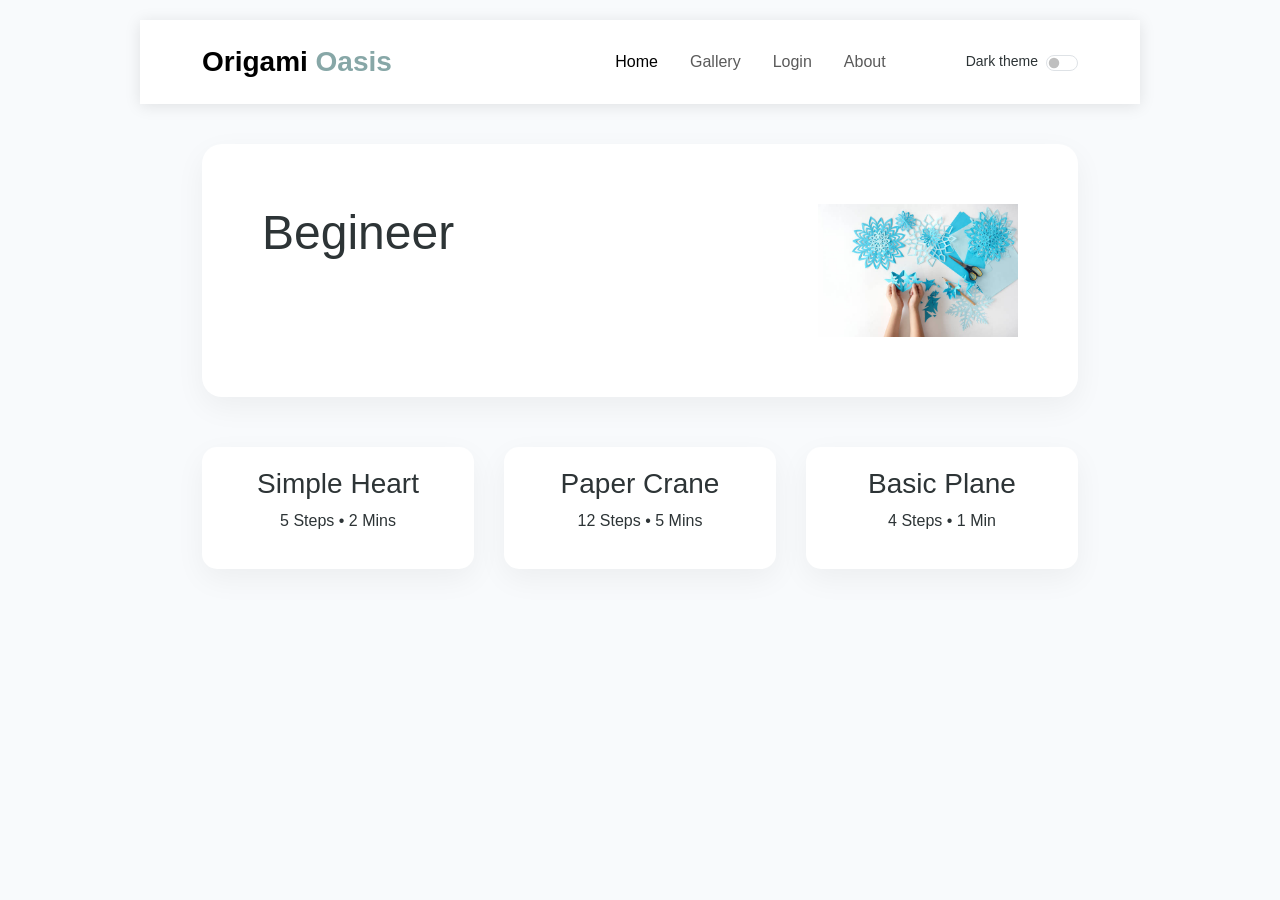
==== beginner.html @ 1a735192 "Project files" ====
<!DOCTYPE html>
<html>

<head>
<title>docs</title>

    <link href="https://cdn.jsdelivr.net/npm/bootstrap@5.3.2/dist/css/bootstrap.min.css" rel="stylesheet">
    <link rel="stylesheet" href="https://cdnjs.cloudflare.com/ajax/libs/font-awesome/6.0.0/css/all.min.css">
<link rel="stylesheet" href="style.css">

<style>
:root {
    --bg-color: #f8fafc;
    --text-dark: #2d3436;
    --accent-teal: #87a7a7;
    --card-bg: #ffffff;
    --shadow: 0 10px 30px rgba(0,0,0,0.05);
}

body{
    font-family:'Segoe UI',Tahoma,Geneva,Verdana,sans-serif;
    background-color:var(--bg-color);
    margin:0;
    padding:20px;
}

nav{
    display:flex;
    justify-content:space-between;
    align-items:center;
    max-width:1000px;
    margin:0 auto 40px;
}

.logo{
    font-weight:bold;
    font-size:1.5rem;
}

.logo span{
    color:var(--accent-teal);
}

.nav-links a{
    margin-left:20px;
    text-decoration:none;
    color:#636e72;
}

.container{
    max-width:900px;
    margin:auto;
}

.hero-card{
    background:white;
    border-radius:20px;
    padding:60px;
    box-shadow:var(--shadow);
    display:flex;
    justify-content:space-between;
    margin-bottom:50px;
}

.hero-text h1{
    font-size:3rem;
    margin:0;
}

.hero-text p{
    color:var(--accent-teal);
    font-size:2.5rem;
    margin:0;
}

.grid{
    display:grid;
    grid-template-columns:repeat(auto-fit,minmax(250px,1fr));
    gap:30px;
}

.project-card{
    background:white;
    padding:20px;
    border-radius:15px;
    text-align:center;
    box-shadow:var(--shadow);
    cursor:pointer;
}

.project-card:hover{
    transform:translateY(-5px);
}


.popup{
    display:none;
    position:fixed;
    top:0;
    left:0;
    width:100%;
    height:100%;
    background:rgba(0,0,0,0.7);
   gap: 22px;
    align-items:center;
}

.popup img{
    width:462px;
    height: 200px;
    border-radius:10px;
}
#box1{
            margin-top: 30px;
        }
</style>
</head>

<body>


    <nav class="navbar navbar-expand-lg navbar-custom py-3">
        <div class="container">
            <a class="navbar-brand fw-bold fs-3" href="origami.html">
                Origami <span style="color: var(--accent-teal);">Oasis</span>
            </a>
            
            <button class="navbar-toggler" type="button" data-bs-toggle="collapse" data-bs-target="#navbarNav">
                <span class="navbar-toggler-icon"></span>
            </button>

            <div class="collapse navbar-collapse" id="navbarNav">
                <ul class="navbar-nav ms-auto align-items-center">
                    <li class="nav-item"><a class="nav-link px-3 active" href="origami.html">Home</a></li>
                    <li class="nav-item"><a class="nav-link px-3" href="galllery.html">Gallery</a></li>
                    <li class="nav-item"><a class="nav-link px-3" href="login.html">Login</a></li>
                    <li class="nav-item"><a class="nav-link px-3" href="about.html">About</a></li>
                    
                    <li class="nav-item ms-lg-4">
                        <div class="form-check form-switch d-flex align-items-center">
                            <label class="form-check-label me-5 small" for="darkModeSwitch">Dark theme</label>
                            <input class="form-check-input custom-toggler" type="checkbox" id="darkModeSwitch">
                        </div>
                    </li>
                </ul>
            </div>
        </div>
    </nav>

<div class="container">

<div class="hero-card">
<div class="hero-text">
<h1>Begineer</h1>
</div>
<img src="k.jpg" width="200">
</div>

<div class="grid">

<div class="project-card" onclick="showImage('e.avif')">
<h3>Simple Heart</h3>
<p>5 Steps • 2 Mins</p>
</div>

<div class="project-card" onclick="showImage('f.avif')">
<h3>Paper Crane</h3>
<p>12 Steps • 5 Mins</p>
</div>

<div class="project-card" onclick="showImage('j.jpg')">
<h3>Basic Plane</h3>
<p>4 Steps • 1 Min</p>
</div>

</div>
</div>

<!-- Popup Image -->

<div class="popup" id="popup" onclick="closeImage()">
 <span>
            <div><img id="popup-img"></div>

            <div id="box1"><img src="k.jpg" alt=""></div>
        </span>
        <span>
            <div><img src="c.avif" alt=""></div>
            <div id="box1"><img src="f.webp" alt=""></div>
        </span>
        <span>
            <div><img src="d.avif" alt=""></div>
            <div id="box1"><img src="i.jpg" alt=""></div>
        </span>
</div>

<script>

function showImage(img){
document.getElementById("popup").style.display="flex";
document.getElementById("popup-img").src=img;
}

function closeImage(){
document.getElementById("popup").style.display="none";
}

</script>

</body>
</html>
---- style.css ----
:root {
    --bg-light: #f8fafb;
    --text-dark: #2c3e50;
    --accent-teal: #8da9a9;
    --nav-bg: #ffffff;
    --footer-bg: #ffffff;
    --glass-bg: rgba(255, 255, 255, 0.8);
    --glass-border: rgba(255, 255, 255, 0.3);
    --transition: all 0.4s ease-in-out;
}


body.dark-theme {
    --bg-light: #0f172a; 
    --text-dark: #f8fafc;
    --nav-bg: #1e293b;
    --footer-bg: #020617;
    --glass-bg: rgba(30, 41, 59, 0.7);
    --glass-border: rgba(255, 255, 255, 0.1);
}

body {
    background-color: var(--bg-light);
    color: var(--text-dark);
    transition: var(--transition);
    font-family: 'Segoe UI', Roboto, sans-serif;
}


.navbar-custom {
    background-color: var(--nav-bg) !important;
    box-shadow: 0 2px 15px rgba(0,0,0,0.1);
}

.footer-custom {
    background-color: var(--footer-bg);
    color: var(--text-dark);
    border-top: 1px solid var(--glass-border);
}

.glass-effect {
    background: var(--glass-bg) !important;
    backdrop-filter: blur(12px);
    -webkit-backdrop-filter: blur(12px);
    border: 1px solid var(--glass-border);
    border-radius: 15px;
    box-shadow: 0 8px 32px 0 rgba(0, 0, 0, 0.1);
}


.home-hero-card { border-radius: 20px; padding: 40px; }
.home-hexagon {
    width: 120px; height: 140px;
    clip-path: polygon(50% 0%, 100% 25%, 100% 75%, 50% 100%, 0% 75%, 0% 25%);
    transition: var(--transition);
}
.home-hexagon-link:hover .home-hexagon {
    background-color: var(--accent-teal);
    transform: translateY(-8px);
}


.about-section-title { font-weight: 700; text-decoration: underline; }
.about-hexagon-card {
    height: 300px;
    padding: 60px 20px;
    clip-path: polygon(25% 0%, 75% 0%, 100% 50%, 75% 100%, 25% 100%, 0% 50%);
    transition: var(--transition);
}
.about-team-container:hover { transform: translateY(-15px); }


.adv-hero-text h1 { font-size: 3rem; }
.adv-project-card {
    padding: 20px;
    border-radius: 15px;
    transition: var(--transition);
}
.adv-project-card:hover { transform: translateY(-5px); }


body.dark-theme .text-muted, 
body.dark-theme .text-secondary {
    color: #94a3b8 !important;
}

body.dark-theme a { color: #38bdf8; }
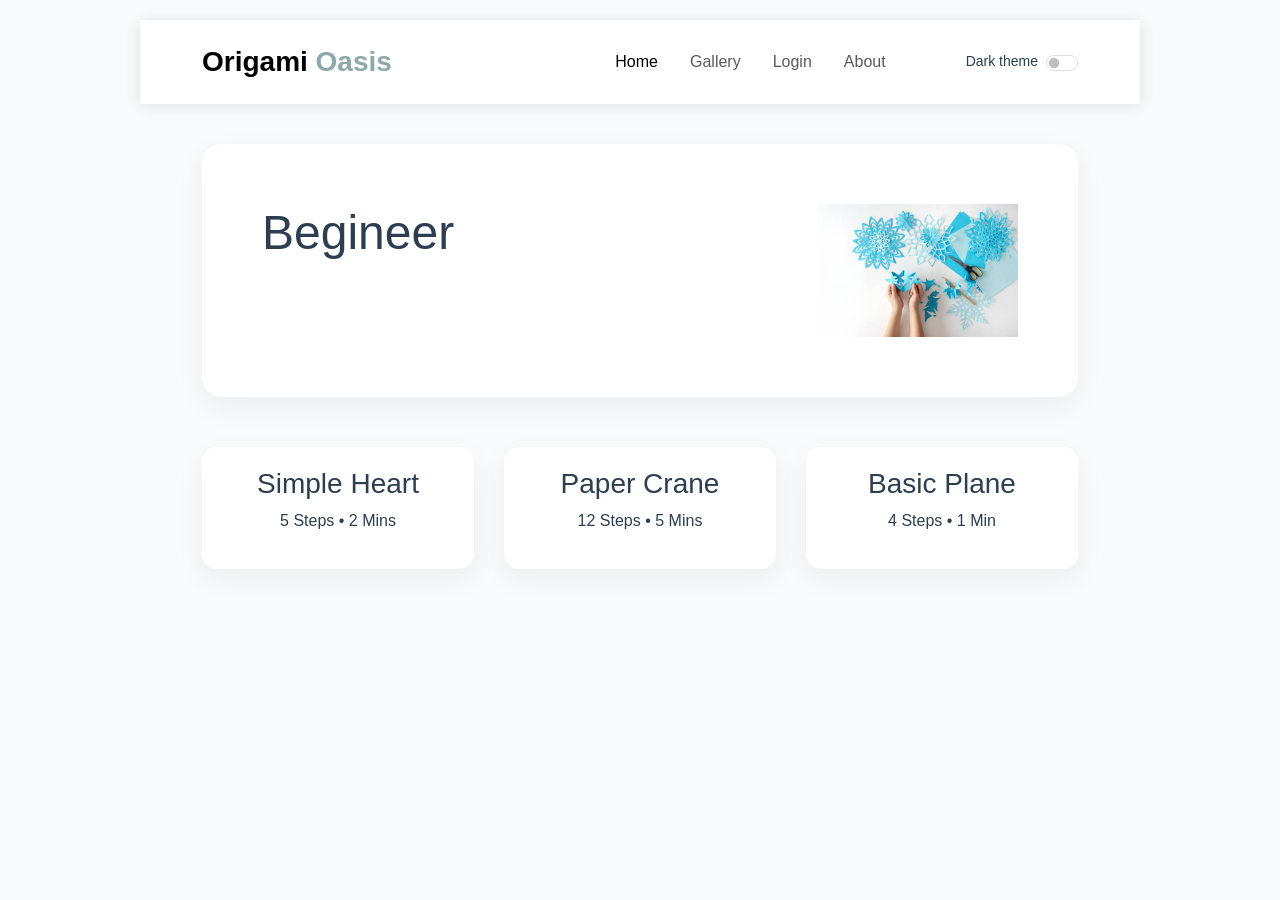
==== commit 5ff034cd: "Add dark mode toggle and restore style.css link Re-added the link to style.css and implemented a dar" ====
--- a/beginner.html
+++ b/beginner.html
@@ -6,8 +6,6 @@
 
     <link href="https://cdn.jsdelivr.net/npm/bootstrap@5.3.2/dist/css/bootstrap.min.css" rel="stylesheet">
     <link rel="stylesheet" href="https://cdnjs.cloudflare.com/ajax/libs/font-awesome/6.0.0/css/all.min.css">
-<link rel="stylesheet" href="style.css">
-
 <style>
 :root {
     --bg-color: #f8fafc;
@@ -114,6 +112,7 @@
             margin-top: 30px;
         }
 </style>
+    <link rel="stylesheet" href="style.css">
 </head>
 
 <body>
@@ -204,8 +203,27 @@
 function closeImage(){
 document.getElementById("popup").style.display="none";
 }
-
+const toggleSwitch = document.querySelector('#darkModeSwitch');
+const body = document.body;
+
+if (localStorage.getItem('theme') === 'dark') {
+    body.classList.add('dark-theme');
+    if(toggleSwitch) toggleSwitch.checked = true;
+}
+
+if(toggleSwitch) {
+    toggleSwitch.addEventListener('change', () => {
+        if (toggleSwitch.checked) {
+            body.classList.add('dark-theme');
+            localStorage.setItem('theme', 'dark');
+        } else {
+            body.classList.remove('dark-theme');
+            localStorage.setItem('theme', 'light');
+        }
+    });
+    }
+    
 </script>
 
 </body>
-</html> +</html> 
